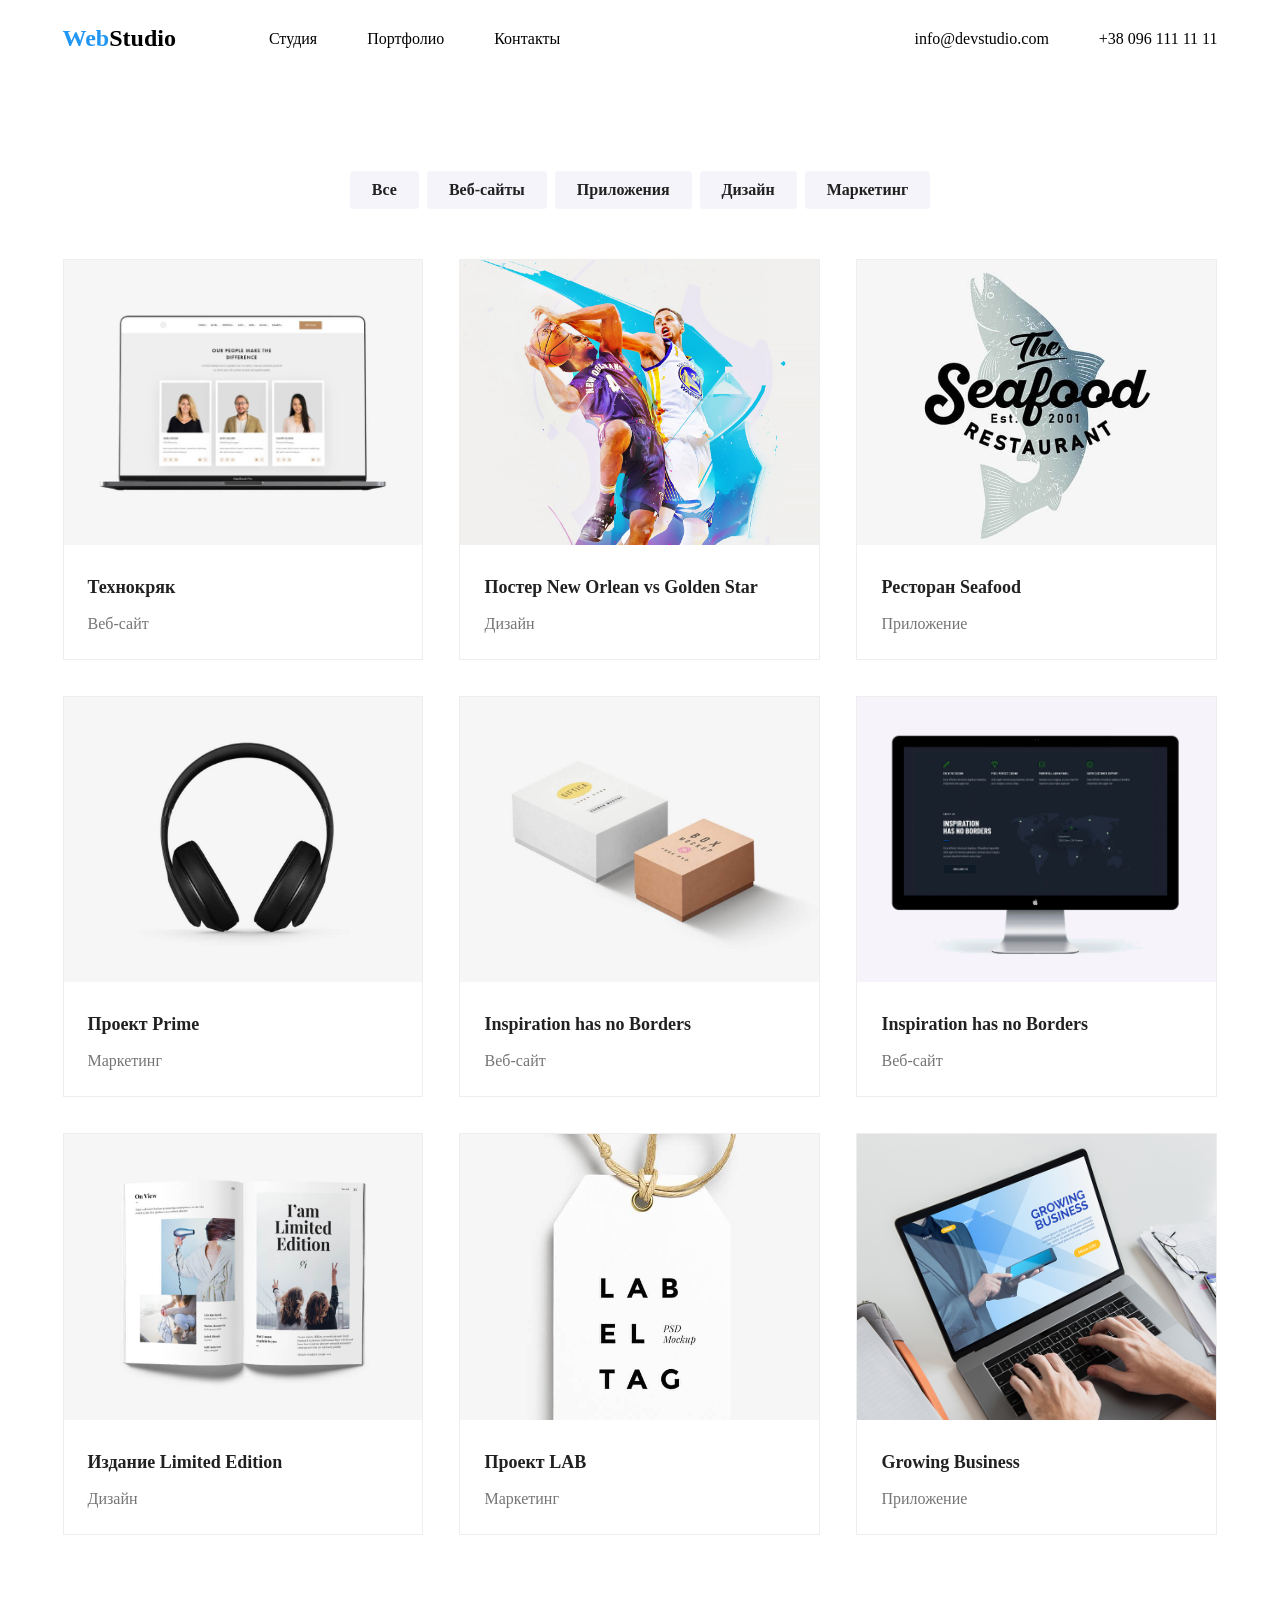
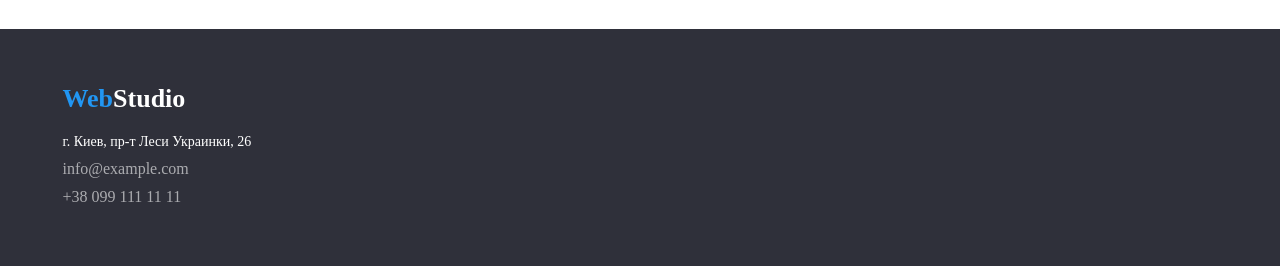
==== portfoilo.html @ 448ed4e2 "изменяет" ====
<!DOCTYPE html>
<html lang="en">
<head>
    <meta charset="UTF-8">
    <meta name="viewport"
          content="width=device-width, user-scalable=no, initial-scale=1.0, maximum-scale=1.0, minimum-scale=1.0">
    <meta http-equiv="X-UA-Compatible" content="ie=edge">
    <title>Portfoilo</title>
    <link rel="stylesheet" href="portfoilo.css">
</head>
<body>

<header class="header">
    <div class="container">
        <nav class="header-nav">
            <div class="header-block-left">
                <h1 class="header-title"><span>Web</span>Studio</h1>
                <ul class="header-menu">
                    <li class="header-item">
                        <a href="./index.html" class="header-link">Студия</a>
                    </li>
                    <li class="header-item">Портфолио</li>
                    <li class="header-item">Контакты</li>
                </ul>
            </div>
            <div class="header-block-right">
                <a href="#" class="header-link">info@devstudio.com</a>
                <a href="#" class="header-link">+38 096 111 11 11</a>
            </div>
            <img class="header-burger-img" src="./img/img3.webp" alt="">
        </nav>
    </div>
</header>

<main>
    <section class="first">
        <div class="container">
            <div class="first-block-top">
                <div class="first-block-top-box">Все</div>
                <div class="first-block-top-box">Веб-сайты</div>
                <div class="first-block-top-box">Приложения</div>
                <div class="first-block-top-box">Дизайн</div>
                <div class="first-block-top-box">Маркетинг</div>
            </div>
            <div class="first-block-bottom">
                <div class="first-block-bottom-box">
                    <img src="./img/img4.png" alt="" class="first-block-bottom-box-img">
                    <h3 class="first-block-bottom-box-title">Технокряк</h3>
                    <p class="first-block-bottom-box-text">Веб-сайт</p>
                </div>
                <div class="first-block-bottom-box">
                    <img src="./img/img5.svg" alt="" class="first-block-bottom-box-img">
                    <h3 class="first-block-bottom-box-title">Постер New Orlean vs Golden Star</h3>
                    <p class="first-block-bottom-box-text">Дизайн</p>
                </div>
                <div class="first-block-bottom-box">
                    <img src="./img/img6.svg" alt="" class="first-block-bottom-box-img">
                    <h3 class="first-block-bottom-box-title">Ресторан Seafood</h3>
                    <p class="first-block-bottom-box-text">Приложение</p>
                </div>
                <div class="first-block-bottom-box">
                    <img src="./img/img7.svg" alt="" class="first-block-bottom-box-img">
                    <h3 class="first-block-bottom-box-title">Проект Prime</h3>
                    <p class="first-block-bottom-box-text">Маркетинг</p>
                </div>
                <div class="first-block-bottom-box">
                    <img src="./img/img8.svg" alt="" class="first-block-bottom-box-img">
                    <h3 class="first-block-bottom-box-title">Inspiration has no Borders</h3>
                    <p class="first-block-bottom-box-text">Веб-сайт</p>
                </div>
                <div class="first-block-bottom-box">
                    <img src="./img/img9.svg" alt="" class="first-block-bottom-box-img">
                    <h3 class="first-block-bottom-box-title">Inspiration has no Borders</h3>
                    <p class="first-block-bottom-box-text">Веб-сайт</p>
                </div>
                <div class="first-block-bottom-box">
                    <img src="./img/img10.svg" alt="" class="first-block-bottom-box-img">
                    <h3 class="first-block-bottom-box-title">Издание Limited Edition</h3>
                    <p class="first-block-bottom-box-text">Дизайн</p>
                </div>
                <div class="first-block-bottom-box">
                    <img src="./img/img11.svg" alt="" class="first-block-bottom-box-img">
                    <h3 class="first-block-bottom-box-title">Проект LAB</h3>
                    <p class="first-block-bottom-box-text">Маркетинг</p>
                </div>
                <div class="first-block-bottom-box">
                    <img src="./img/img12.svg" alt="" class="first-block-bottom-box-img">
                    <h3 class="first-block-bottom-box-title">Growing Business</h3>
                    <p class="first-block-bottom-box-text">Приложение</p>
                </div>
            </div>
        </div>
    </section>
</main>

<footer class="footer">
    <div class="container">
        <h2 class="footer-title"><span>Web</span>Studio</h2>
        <p class="footer-text1">г. Киев, пр-т Леси Украинки, 26</p>
        <p class="footer-text2"><a href="#" class="footer-link">info@example.com</a></p>
        <p class="footer-text3"><a href="#" class="footer-link">+38 099 111 11 11</a></p>
    </div>
</footer>

</body>
</html>
---- portfoilo.css ----
*{
    margin: 0;
    padding: 0;
    box-sizing: border-box;
}
.container{
    max-width: 1185px;
    margin: 0 auto;
    padding:0 15px;
}
img{
    max-width: 100%;
}
.header{
    padding: 25px 0;
}
.header-nav{
    display: flex;
    align-items: center;
    justify-content: space-between;
}
.header-block-left{
    display: flex;
    gap: 93px;
    align-items: center;
}
h1 > span {
    color: #2196F3;
}
.header-menu{
    display: flex;
    gap: 50px;
    list-style-type: none;
}
.header-item{
    cursor: pointer;
}
.header-block-right{
    display: flex;
    gap: 50px;
}
.header-burger-img{
    display: none;
}
.header-link{
    color: black;
    text-decoration: none;
}
/*header end*/
.first{
    padding: 94px 0;
}
.first-block-top{
    display: flex;
    justify-content: center;
    gap: 8px;
    margin-bottom: 50px;
}
.first-block-top-box{
    padding: 6px 22px;
    background-color: rgba(245, 244, 250, 1);
    border-radius: 4px;
    color: rgba(33, 33, 33, 1);
    font-size: 16px;
    font-weight: 700;
    line-height: 26px;
    text-align: center;
}
.first-block-bottom{
    display: flex;
    gap: 36px;
    align-items: center;
    flex-wrap: wrap;
}
.first-block-bottom-box{
    width: calc(33.33333% - 24px);
    border: 1px solid rgba(238, 238, 238, 1);
    background: rgba(255, 255, 255, 1);
}
.first-block-bottom-box-img{
    max-width: 100%;
}
.first-block-bottom-box-title{
    color: rgba(33, 33, 33, 1);
    font-size: 18px;
    font-weight: 700;
    line-height: 36px;
    text-align: left;
    margin: 20px 24px 4px;
}
.first-block-bottom-box-text{
    color: rgba(117, 117, 117, 1);
    font-size: 16px;
    font-weight: 400;
    line-height: 30px;
    text-align: left;
    margin: 0 24px 20px;
}
/*first end*/

.footer{
    background: rgba(47, 48, 58, 1);
    padding: 55px 0 60px;
}
.footer-title{
    font-size: 26px;
    margin-bottom: 20px;
    color: white;
}
.footer-title > span{
    color: #2196F3;
}
.footer-text1{
    font-size: 14px;
    margin-bottom: 10px;
    color: white;
}
.footer-text2{
    margin: 10px 0;
}
.footer-link{
    color: rgba(255, 255, 255, 0.6);
    text-decoration: none;
}
/*start adaptive*/

@media screen and (max-width:880px ) {
    .header-menu{
        display: none;
    }
    .header-block-right{
        display: none;
    }
    .header-burger-img{
        display: inline-block;
        width: 70px;
    }
}
/*header-end*/

@media screen and (max-width:900px ) {
    .first-block-top{
        flex-wrap: wrap;
    }
}
@media screen and (max-width:900px ) {
    .first-block-bottom-box{
         width: calc(50% - 20px);
         justify-content: center;
     }
}
@media screen and (max-width:600px ) {
    .first-block-bottom-box{
        width:100% ;
        text-align: center;
    }
}
/*main-end*/
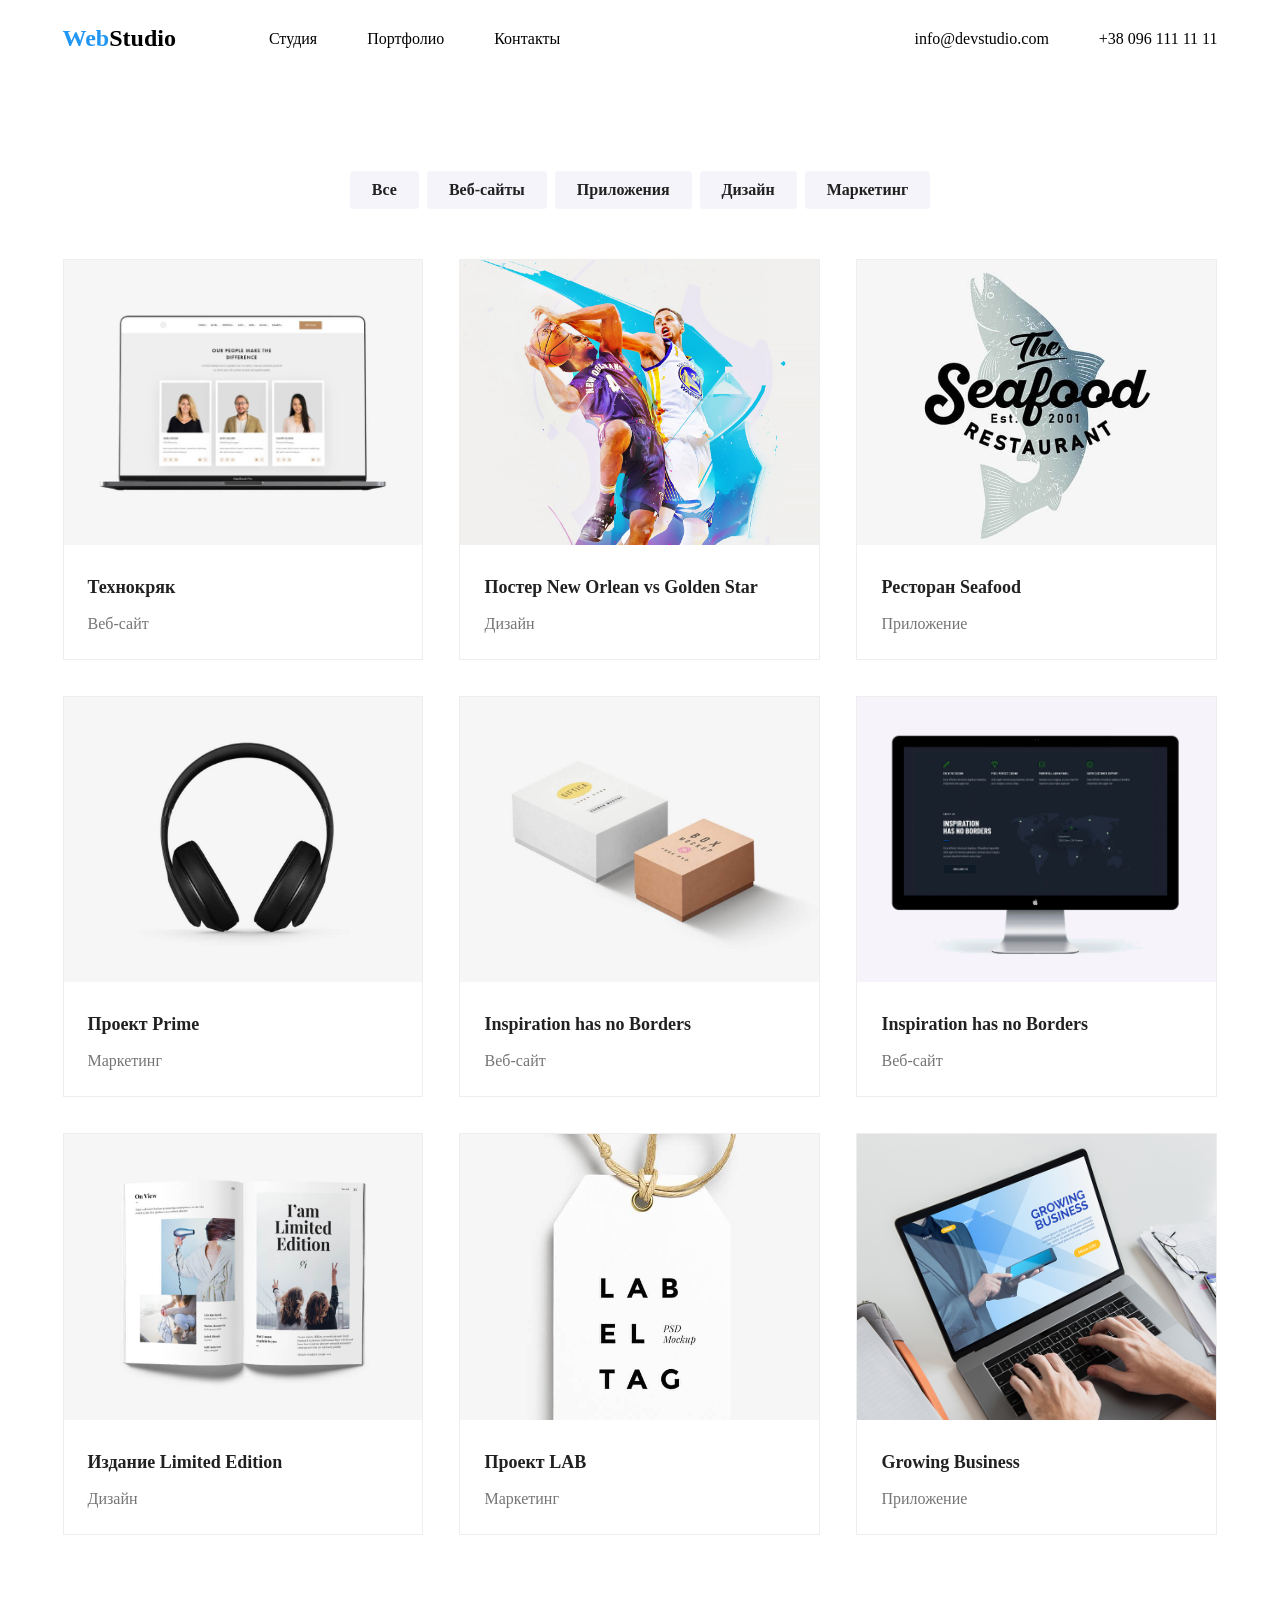
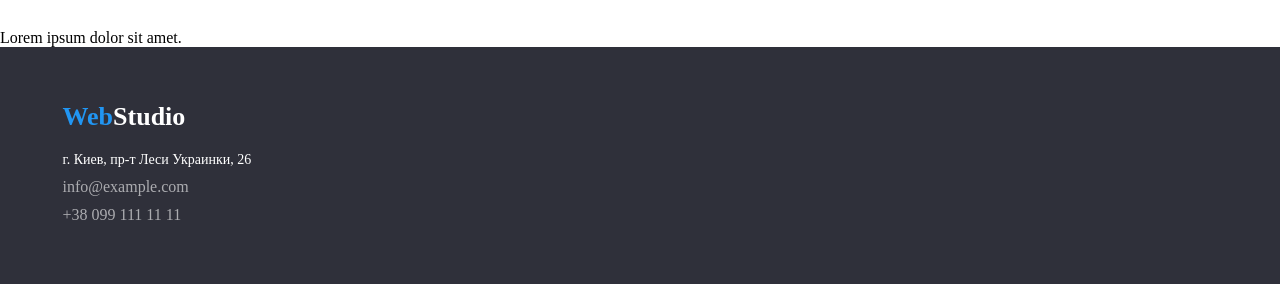
==== commit 35ca6a1a: "добавил новый сектион" ====
--- a/portfoilo.html
+++ b/portfoilo.html
@@ -92,7 +92,9 @@
         </div>
     </section>
 </main>
-
+<div class="webstudio">
+    <orem10>Lorem ipsum dolor sit amet.</orem10>
+</div>
 <footer class="footer">
     <div class="container">
         <h2 class="footer-title"><span>Web</span>Studio</h2>
